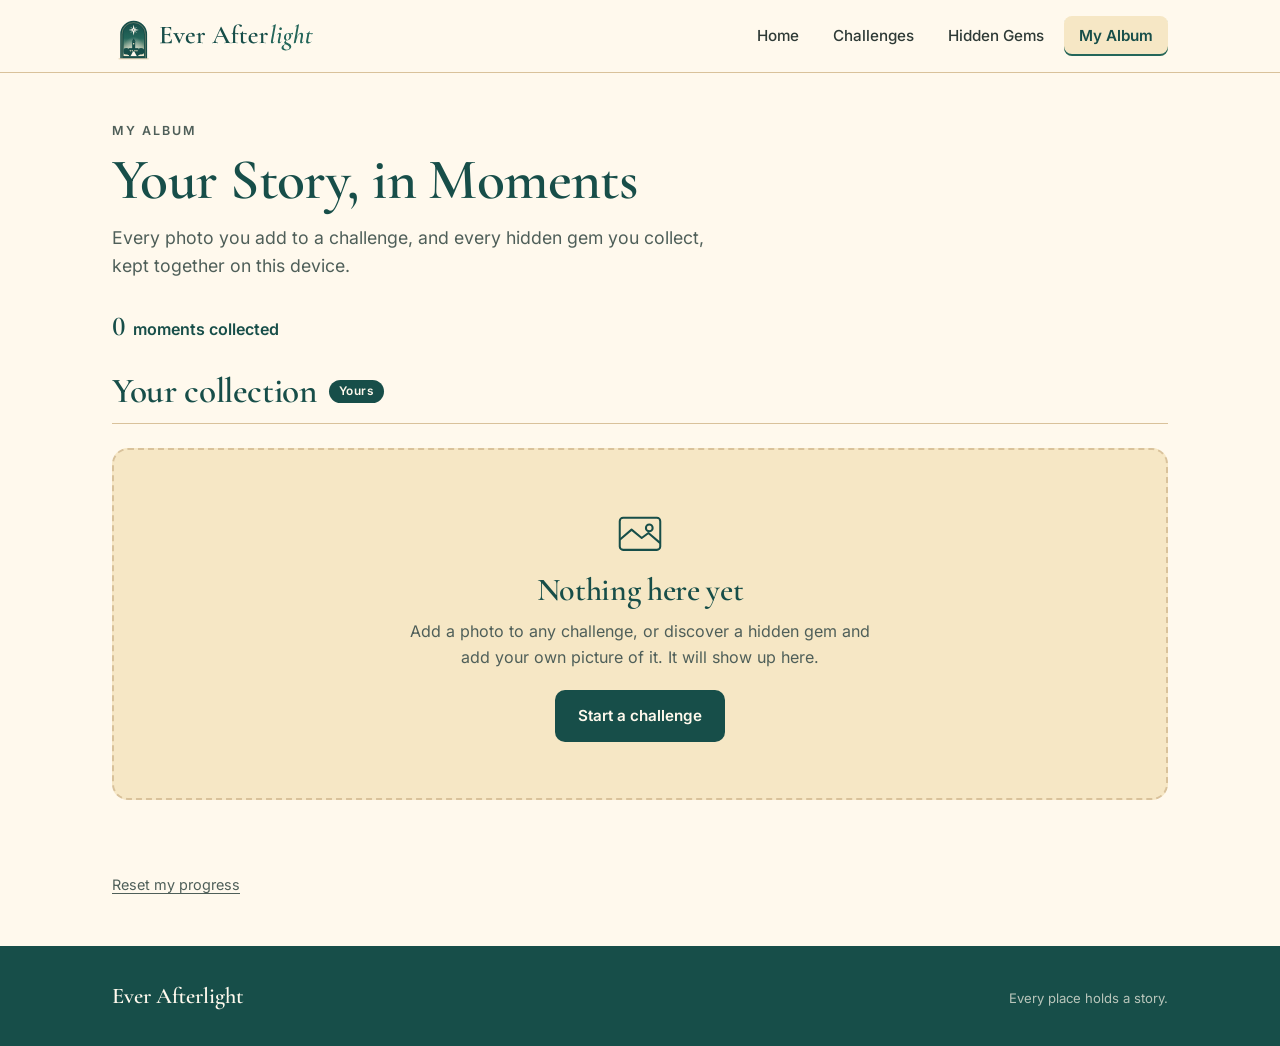
==== album.html @ d5c6e808 "initial commit" ====
<!DOCTYPE html>
<html lang="en">
<head>
  <meta charset="utf-8">
  <meta name="viewport" content="width=device-width, initial-scale=1">
  <title>My Album — Ever Afterlight</title>
  <meta name="description" content="Your personal album of moments collected around campus.">
  <meta name="theme-color" content="#174E49">
  <link rel="icon" type="image/svg+xml" href="assets/logo/favicon.svg">
  <link rel="stylesheet" href="css/styles.css">
</head>
<body>
  <a class="skip-link" href="#main">Skip to content</a>

  <header class="site-header">
    <div class="container header-inner">
      <a class="brand" href="index.html" aria-label="Ever Afterlight, home">
        <img class="logo-full" src="assets/logo/ever-afterlight-horizontal.svg" alt="">
        <img class="logo-icon" src="assets/logo/ever-afterlight-icon.svg" alt="">
      </a>
      <nav class="main-nav" aria-label="Main">
        <ul>
          <li><a href="index.html">Home</a></li>
          <li><a href="challenges.html">Challenges</a></li>
          <li><a href="gems.html">Hidden Gems</a></li>
          <li><a href="album.html" aria-current="page">My Album</a></li>
        </ul>
      </nav>
    </div>
  </header>

  <main id="main">
    <div class="container">
      <div class="page-head">
        <p class="eyebrow">My Album</p>
        <h1>Your Story, in Moments</h1>
        <p class="lead">Every photo you add to a challenge, and every hidden gem you collect, kept together on this device.</p>
        <div class="page-meta">
          <p class="progress-text" id="album-count" aria-live="polite"></p>
        </div>
      </div>

      <!-- Genuinely collected content -->
      <section class="album-section" aria-labelledby="mine-title">
        <div class="album-section-head">
          <h2 id="mine-title">Your collection <span class="chip chip-yours">Yours</span></h2>
        </div>

        <div class="empty" id="empty-state" hidden>
          <svg viewBox="0 0 64 64" fill="none" stroke="currentColor" stroke-width="2.4" stroke-linejoin="round" aria-hidden="true">
            <rect x="8" y="14" width="48" height="38" rx="4"/>
            <path d="M8 40l14-12 12 10 8-6 14 12"/>
            <circle cx="43" cy="26" r="4"/>
          </svg>
          <h3>Nothing here yet</h3>
          <p>Add a photo to any challenge, or discover a hidden gem and add your own picture of it. It will show up here.</p>
          <a class="btn btn-primary" href="challenges.html">Start a challenge</a>
        </div>

        <div class="album-grid" id="mine-grid">
          <!-- rendered by js/album.js -->
        </div>
      </section>
    </div>

    <div class="container reset-row">
      <button type="button" class="link-btn" id="reset-btn">Reset my progress</button>
    </div>
  </main>

  <footer class="site-footer">
    <div class="container footer-inner">
      <p class="footer-brand">Ever Afterlight</p>
      <p class="fine">Every place holds a story.</p>
    </div>
  </footer>

  <script src="data/game-config.js"></script>
  <script src="js/data.js"></script>
  <script src="js/photos.js"></script>
  <script src="js/photo-ui.js"></script>
  <script src="js/store.js"></script>
  <script src="js/progress.js"></script>
  <script src="js/album.js"></script>
</body>
</html>
---- css/styles.css ----
/* =====================================================================
   Ever Afterlight - prototype styles
   1. Fonts   2. Tokens   3. Base   4. Layout & header   5. Buttons & chips
   6. Home    7. Hidden Gems (cards + dialog)   8. Album   9. Footer   10. Responsive
   11. Photo slots   12. Riddles + Revelio   13. FINAL WAVE theme (scoped, see .theme-final)
   ===================================================================== */

/* ---------- 1. Fonts (bundled locally, work offline) ---------- */
@font-face { font-family: 'Cormorant Garamond'; font-weight: 500; font-style: normal; font-display: swap; src: url('../assets/fonts/cormorant-garamond-500-normal.woff2') format('woff2'); }
@font-face { font-family: 'Cormorant Garamond'; font-weight: 600; font-style: normal; font-display: swap; src: url('../assets/fonts/cormorant-garamond-600-normal.woff2') format('woff2'); }
@font-face { font-family: 'Cormorant Garamond'; font-weight: 600; font-style: italic; font-display: swap; src: url('../assets/fonts/cormorant-garamond-600-italic.woff2') format('woff2'); }
@font-face { font-family: 'Cormorant Garamond'; font-weight: 700; font-style: normal; font-display: swap; src: url('../assets/fonts/cormorant-garamond-700-normal.woff2') format('woff2'); }
@font-face { font-family: 'Inter'; font-weight: 400; font-style: normal; font-display: swap; src: url('../assets/fonts/inter-400-normal.woff2') format('woff2'); }
@font-face { font-family: 'Inter'; font-weight: 500; font-style: normal; font-display: swap; src: url('../assets/fonts/inter-500-normal.woff2') format('woff2'); }
@font-face { font-family: 'Inter'; font-weight: 600; font-style: normal; font-display: swap; src: url('../assets/fonts/inter-600-normal.woff2') format('woff2'); }

/* ---------- 2. Design tokens ---------- */
:root {
  /* brand palette (from the colour map) */
  --deep-teal: #174E49;
  --green-teal: #24665A;
  --warm-cream: #F6E7C5;
  --soft-ivory: #FFF9ED;
  --warm-sand: #D9C29B;
  --charcoal: #2E3A36;

  /* derived, used sparingly */
  --text-soft: #4F5F59;     /* secondary text on ivory (6:1 contrast) */
  --sand-dark: #8A7345;     /* sand tone dark enough for small text on ivory */
  --error: #9A4A2F;         /* only used for error feedback */

  /* Final Wave accents (from the Final Wave colour map). Only used inside .theme-final
     and a few decorative bits; the original theme never reads them. */
  --fw-gold: #C99B55;       /* Antique Gold */
  --fw-amber: #E7B78A;      /* Blush Amber */
  --fw-sage: #76958A;       /* Muted Sage */
  --fw-lilac: #D9D0E5;      /* Moonlit Lilac */

  --font-serif: 'Cormorant Garamond', 'Playfair Display', Georgia, 'Times New Roman', serif;
  --font-sans: 'Inter', system-ui, -apple-system, 'Segoe UI', Roboto, sans-serif;

  /* spacing scale (8px base) */
  --s-1: 0.25rem; --s-2: 0.5rem; --s-3: 0.75rem; --s-4: 1rem;
  --s-5: 1.5rem; --s-6: 2rem; --s-7: 3rem; --s-8: 4.5rem;

  --radius: 10px;
  --radius-lg: 16px;
  --shadow-soft: 0 10px 28px rgba(23, 78, 73, 0.12);
  --max-width: 1120px;
}

/* ---------- 3. Base ---------- */
*, *::before, *::after { box-sizing: border-box; }
html { -webkit-text-size-adjust: 100%; scroll-behavior: smooth; }
body {
  margin: 0;
  background: var(--soft-ivory);
  color: var(--charcoal);
  font-family: var(--font-sans);
  font-size: 1rem;
  line-height: 1.6;
}
body.no-scroll { overflow: hidden; }
img { display: block; max-width: 100%; }
figure { margin: 0; }
h1, h2, h3 { font-family: var(--font-serif); font-weight: 600; line-height: 1.1; margin: 0; color: var(--deep-teal); letter-spacing: -0.01em; }
p { margin: 0; }
ul, ol { margin: 0; padding: 0; list-style: none; }
a { color: var(--green-teal); }
:focus-visible { outline: 3px solid var(--green-teal); outline-offset: 3px; border-radius: 4px; }
.visually-hidden { position: absolute !important; width: 1px; height: 1px; overflow: hidden; clip: rect(0 0 0 0); white-space: nowrap; }
.skip-link { position: absolute; left: var(--s-4); top: -4rem; background: var(--deep-teal); color: var(--soft-ivory); padding: var(--s-2) var(--s-4); border-radius: var(--radius); z-index: 100; }
.skip-link:focus { top: var(--s-3); }
[hidden] { display: none !important; }

.eyebrow { font-size: 0.78rem; font-weight: 600; letter-spacing: 0.16em; text-transform: uppercase; color: var(--text-soft); }

/* ---------- 4. Layout & header ---------- */
.container { width: 100%; max-width: var(--max-width); margin-inline: auto; padding-inline: clamp(1rem, 4vw, 2rem); }

.site-header { position: sticky; top: 0; z-index: 20; background: rgba(255, 249, 237, 0.96); border-bottom: 1px solid var(--warm-sand); backdrop-filter: blur(6px); }
.header-inner { display: flex; align-items: center; justify-content: space-between; gap: var(--s-4); min-height: 72px; }
.brand { display: inline-flex; align-items: center; text-decoration: none; }
.brand .logo-full { height: 52px; width: auto; }
.brand .logo-icon { display: none; height: 42px; width: auto; }
.main-nav ul { display: flex; gap: var(--s-1); }
.main-nav a { display: block; padding: 0.5rem 0.95rem; border-radius: 8px; color: var(--charcoal); text-decoration: none; font-size: 0.95rem; font-weight: 500; transition: background 0.2s, color 0.2s; }
.main-nav a:hover { background: var(--warm-cream); color: var(--deep-teal); }
.main-nav a[aria-current='page'] { background: var(--warm-cream); color: var(--deep-teal); font-weight: 600; box-shadow: inset 0 -2px 0 var(--green-teal); }

.page-head { padding-block: var(--s-7) var(--s-5); }
.page-head h1 { font-size: clamp(2.4rem, 5.5vw, 3.6rem); margin-top: var(--s-2); }
.page-head .lead { margin-top: var(--s-3); max-width: 38rem; font-size: 1.1rem; color: var(--text-soft); }
.page-meta { display: flex; flex-wrap: wrap; align-items: center; gap: var(--s-3) var(--s-5); margin-top: var(--s-5); }
.progress-text { font-weight: 600; color: var(--deep-teal); }
.progress-text span { font-family: var(--font-serif); font-size: 1.7rem; margin-right: 0.2rem; font-variant-numeric: lining-nums; }

.note { display: flex; gap: var(--s-3); align-items: flex-start; background: var(--warm-cream); border-left: 4px solid var(--warm-sand); border-radius: 0 var(--radius) var(--radius) 0; padding: var(--s-3) var(--s-4); font-size: 0.9rem; color: var(--charcoal); max-width: 46rem; }
.note strong { color: var(--deep-teal); }

/* ---------- 5. Buttons & chips ---------- */
.btn { display: inline-flex; align-items: center; justify-content: center; gap: var(--s-2); font: inherit; font-weight: 600; font-size: 0.95rem; padding: 0.8rem 1.4rem; border-radius: var(--radius); border: 1.5px solid transparent; cursor: pointer; text-decoration: none; transition: background 0.2s, color 0.2s, border-color 0.2s, transform 0.2s; }
.btn:active { transform: translateY(1px); }
.btn-primary { background: var(--deep-teal); color: var(--soft-ivory); }
.btn-primary:hover { background: var(--green-teal); }
.btn-primary[disabled] { background: var(--green-teal); opacity: 0.75; cursor: default; }
.btn-light { background: var(--warm-cream); color: var(--deep-teal); }
.btn-light:hover { background: var(--soft-ivory); }
.btn-ghost { background: transparent; color: var(--deep-teal); border-color: var(--green-teal); }
.btn-ghost:hover { background: var(--warm-cream); }
.btn-ghost[disabled] { opacity: 0.5; cursor: default; }
.btn-ghost[disabled]:hover { background: transparent; }
.btn-lg { padding: 1rem 1.9rem; font-size: 1.05rem; }
.link-btn { background: none; border: 0; padding: 0; font: inherit; font-size: 0.9rem; color: var(--text-soft); text-decoration: underline; text-underline-offset: 3px; cursor: pointer; }
.link-btn:hover { color: var(--deep-teal); }

.chip { display: inline-flex; align-items: center; gap: 0.3rem; font-family: var(--font-sans); font-size: 0.74rem; font-weight: 600; letter-spacing: 0.03em; padding: 0.22rem 0.65rem; border-radius: 999px; line-height: 1.4; }
.chip-new { background: var(--soft-ivory); color: var(--charcoal); border: 1px solid var(--warm-sand); }
.chip-found { background: var(--green-teal); color: var(--soft-ivory); }
.chip-collected { background: var(--deep-teal); color: var(--soft-ivory); }
.chip-sample { background: var(--warm-cream); color: var(--deep-teal); border: 1px dashed var(--sand-dark); }
.chip-yours { background: var(--deep-teal); color: var(--soft-ivory); }

/* ---------- 6. Home ---------- */
.hero { color: var(--soft-ivory); background: radial-gradient(70% 90% at 82% 40%, rgba(36, 102, 90, 0.95), rgba(23, 78, 73, 0) 70%), var(--deep-teal); padding-block: clamp(2.5rem, 7vw, 5.5rem); overflow: hidden; }
.hero-grid { display: grid; grid-template-columns: 1.1fr 0.9fr; gap: clamp(2rem, 6vw, 5rem); align-items: center; }
.hero .eyebrow { color: var(--warm-sand); }
.hero h1 { color: var(--soft-ivory); font-size: clamp(2.8rem, 6.4vw, 4.8rem); line-height: 1.02; margin-top: var(--s-4); }
.hero h1 em { color: var(--warm-cream); font-style: italic; }
.hero .lead { margin-top: var(--s-5); max-width: 33rem; font-size: 1.15rem; line-height: 1.65; color: rgba(255, 249, 237, 0.88); }
.hero-actions { display: flex; flex-wrap: wrap; align-items: center; gap: var(--s-4) var(--s-5); margin-top: var(--s-6); }
.hero-actions .text-link { color: var(--warm-cream); font-weight: 500; text-underline-offset: 4px; }
.hero-art { justify-self: end; width: min(100%, 410px); }
.arch-frame { padding: 10px; border: 2px solid var(--warm-sand); border-radius: 999px 999px 12px 12px; }
.arch-frame img { width: 100%; aspect-ratio: 4 / 5; object-fit: cover; border-radius: 999px 999px 6px 6px; background: var(--green-teal); }
.art-caption { margin-top: var(--s-3); font-size: 0.78rem; color: rgba(255, 249, 237, 0.7); text-align: center; }

.section { padding-block: var(--s-8); }
.section-head { max-width: 36rem; margin-bottom: var(--s-6); }
.section-head h2 { font-size: clamp(2rem, 4.5vw, 2.9rem); margin-top: var(--s-2); }
.section-head p { margin-top: var(--s-3); color: var(--text-soft); }

.glimpse-grid { display: grid; grid-template-columns: 1.1fr 1fr; gap: var(--s-6); align-items: stretch; }
.teaser { background: var(--warm-cream); border: 1px solid var(--warm-sand); border-radius: var(--radius-lg); padding: clamp(1.4rem, 3vw, 2.2rem); display: flex; flex-direction: column; gap: var(--s-4); }
.teaser .quote { font-family: var(--font-serif); font-style: italic; font-weight: 600; font-size: clamp(1.4rem, 2.8vw, 1.9rem); line-height: 1.3; color: var(--deep-teal); }
.teaser .hint-line { min-height: 1.6em; color: var(--charcoal); font-size: 0.95rem; }
.teaser .teaser-actions { display: flex; flex-wrap: wrap; gap: var(--s-3); margin-top: auto; }
.mini-grid { display: grid; grid-template-columns: repeat(3, 1fr); gap: var(--s-3); align-content: start; }
.mini-card { text-decoration: none; color: inherit; display: block; }
.mini-card img { aspect-ratio: 3 / 4; object-fit: cover; width: 100%; border-radius: var(--radius); border: 1px solid var(--warm-sand); transition: transform 0.25s; }
.mini-card:hover img { transform: translateY(-3px); }
.mini-card span { display: block; margin-top: var(--s-2); font-family: var(--font-serif); font-weight: 600; font-size: 1.15rem; line-height: 1.15; color: var(--deep-teal); }
.mini-note { grid-column: 1 / -1; font-size: 0.82rem; color: var(--text-soft); }

.steps { display: grid; grid-template-columns: repeat(4, 1fr); gap: var(--s-5); margin-top: var(--s-7); padding-top: var(--s-5); border-top: 1px solid var(--warm-sand); counter-reset: step; }
.steps li { counter-increment: step; }
.steps li::before { content: '0' counter(step); display: block; font-family: var(--font-serif); font-weight: 600; font-size: 1.1rem; color: var(--sand-dark); margin-bottom: var(--s-1); font-variant-numeric: lining-nums; }
.steps strong { display: block; font-family: var(--font-serif); font-size: 1.6rem; font-weight: 600; color: var(--deep-teal); line-height: 1.1; }
.steps span { display: block; margin-top: var(--s-1); font-size: 0.9rem; color: var(--text-soft); }

/* ---------- 7. Hidden Gems ---------- */
.gem-grid { display: grid; grid-template-columns: repeat(auto-fill, minmax(290px, 1fr)); gap: var(--s-5); padding-bottom: var(--s-8); }
.gem-card { position: relative; display: flex; flex-direction: column; background: var(--soft-ivory); border: 1px solid var(--warm-sand); border-radius: 14px; overflow: hidden; transition: transform 0.25s, box-shadow 0.25s; }
.gem-card:hover { transform: translateY(-3px); box-shadow: var(--shadow-soft); }
.gem-card:focus-within { outline: 3px solid var(--green-teal); outline-offset: 3px; }
.gem-media { position: relative; }
.gem-media img { width: 100%; aspect-ratio: 4 / 3; object-fit: cover; background: var(--green-teal); }
.gem-media .chip-status { position: absolute; top: var(--s-3); left: var(--s-3); box-shadow: 0 2px 8px rgba(23, 78, 73, 0.2); }
.gem-media .chip-sample { position: absolute; right: var(--s-3); bottom: var(--s-3); }
.gem-body { display: flex; flex-direction: column; gap: var(--s-2); padding: var(--s-4) var(--s-4) var(--s-5); flex: 1; }
.gem-body h3 { font-size: 1.7rem; }
.gem-open { all: unset; cursor: pointer; }
.gem-open::after { content: ''; position: absolute; inset: 0; }   /* makes the whole card clickable */
.gem-open:focus-visible { outline: none; }
.gem-body p { color: var(--text-soft); font-size: 0.95rem; }
.gem-cta { margin-top: auto; padding-top: var(--s-3); font-weight: 600; font-size: 0.9rem; color: var(--green-teal); }

/* dialog (challenge view) */
dialog.gem-dialog { width: min(920px, calc(100% - 1.5rem)); max-height: calc(100dvh - 1.5rem); padding: 0; border: 1px solid var(--warm-sand); border-radius: 18px; background: var(--soft-ivory); color: var(--charcoal); overflow: auto; box-shadow: 0 24px 60px rgba(15, 58, 53, 0.35); }
dialog.gem-dialog::backdrop { background: rgba(23, 78, 73, 0.62); }
.dlg-close { position: absolute; top: var(--s-3); right: var(--s-3); z-index: 2; width: 42px; height: 42px; border-radius: 50%; border: 1px solid var(--warm-sand); background: var(--soft-ivory); color: var(--deep-teal); font-size: 1.4rem; line-height: 1; cursor: pointer; }
.dlg-close:hover { background: var(--warm-cream); }
.dlg-grid { display: grid; grid-template-columns: 0.85fr 1.15fr; }
.dlg-media { position: relative; background: var(--green-teal); min-height: 100%; }
.dlg-media img { width: 100%; height: 100%; object-fit: cover; aspect-ratio: 4 / 5; }
.dlg-media .chip-sample { position: absolute; left: var(--s-3); bottom: var(--s-3); }
.dlg-body { padding: clamp(1.4rem, 3.4vw, 2.4rem); display: flex; flex-direction: column; gap: var(--s-4); }
.dlg-top { display: flex; flex-wrap: wrap; align-items: center; gap: var(--s-3); padding-right: 3rem; }
.dlg-body h2 { font-size: clamp(2rem, 4.2vw, 2.7rem); }
.label { font-size: 0.76rem; font-weight: 600; letter-spacing: 0.15em; text-transform: uppercase; color: var(--text-soft); }
.riddle { font-family: var(--font-serif); font-style: italic; font-weight: 600; font-size: clamp(1.4rem, 2.8vw, 1.8rem); line-height: 1.3; color: var(--deep-teal); margin-top: var(--s-1); }
.field { display: flex; flex-direction: column; gap: var(--s-2); margin-top: var(--s-4); border: 0; padding: 0; min-width: 0; }
.field label, .field legend { font-size: 0.85rem; font-weight: 600; color: var(--charcoal); padding: 0; }
.field input[type='text'] { font: inherit; padding: 0.8rem 1rem; border: 1.5px solid var(--warm-sand); border-radius: var(--radius); background: #fffdf8; color: var(--charcoal); }
.field input[type='text']:focus { outline: 3px solid rgba(36, 102, 90, 0.3); border-color: var(--green-teal); }
.option { display: flex; align-items: center; gap: var(--s-3); padding: 0.75rem 1rem; border: 1.5px solid var(--warm-sand); border-radius: var(--radius); cursor: pointer; background: #fffdf8; transition: background 0.2s, border-color 0.2s; }
.option:hover { background: var(--warm-cream); }
.option input { accent-color: var(--green-teal); width: 1.1rem; height: 1.1rem; margin: 0; }
.option:has(input:checked) { border-color: var(--green-teal); background: var(--warm-cream); font-weight: 600; }
.option:has(input:focus-visible) { outline: 3px solid var(--green-teal); outline-offset: 2px; }
.form-actions { display: flex; flex-wrap: wrap; gap: var(--s-3); margin-top: var(--s-4); }
.hint-list { display: grid; gap: var(--s-2); margin-top: var(--s-3); }
.hint-list li { background: var(--warm-cream); border-left: 4px solid var(--warm-sand); padding: var(--s-2) var(--s-3); border-radius: 0 var(--radius) var(--radius) 0; font-size: 0.92rem; }
.feedback { min-height: 1.5em; margin-top: var(--s-3); font-size: 0.95rem; font-weight: 500; }
.feedback.error { color: var(--error); }
.skip-row { margin-top: var(--s-2); }
.success-banner { background: var(--deep-teal); color: var(--soft-ivory); border-radius: var(--radius); padding: var(--s-3) var(--s-4); font-weight: 600; }
.success-banner:focus { outline: 3px solid var(--green-teal); outline-offset: 3px; }
.story { font-size: 1.02rem; line-height: 1.7; }
.photo-card { background: var(--warm-cream); border: 1px solid var(--warm-sand); border-radius: var(--radius-lg); padding: var(--s-4) var(--s-5) var(--s-5); display: grid; gap: var(--s-3); }
.photo-card p.task { font-family: var(--font-serif); font-weight: 600; font-size: 1.45rem; line-height: 1.25; color: var(--deep-teal); }
.photo-card .small { font-size: 0.82rem; color: var(--text-soft); }

/* ---------- 7b. Locked gems & Challenges ---------- */
.chip-locked { background: var(--charcoal); color: var(--soft-ivory); }
.chip svg { flex: none; }
.unlock-line, .next-unlock { font-size: 0.92rem; color: var(--text-soft); }
.unlock-line a { font-weight: 600; }

/* a gem that is still locked: blurred picture, hidden name */
.gem-card.is-locked { background: var(--warm-cream); border-style: dashed; border-color: var(--sand-dark); }
.gem-card.is-locked:hover { transform: none; box-shadow: none; }
.gem-card.is-locked .gem-media { overflow: hidden; background: var(--deep-teal); }
.gem-card.is-locked .gem-media img { filter: blur(10px) saturate(0.55) brightness(0.85); transform: scale(1.12); }
.gem-card.is-locked .gem-media::after {
  content: ''; position: absolute; inset: 0; margin: auto; width: 58px; height: 58px; border-radius: 50%;
  background: rgba(23, 78, 73, 0.82) url("data:image/svg+xml,%3Csvg xmlns='http://www.w3.org/2000/svg' viewBox='0 0 24 24' fill='none' stroke='%23FFF9ED' stroke-width='2' stroke-linecap='round' stroke-linejoin='round'%3E%3Crect x='5' y='11' width='14' height='10' rx='2'/%3E%3Cpath d='M8 11V8a4 4 0 0 1 8 0v3'/%3E%3C/svg%3E") center / 28px no-repeat;
}
.gem-card.is-locked h3 { color: var(--text-soft); }
.gem-card.is-locked .gem-open { display: inline-block; margin-top: auto; padding-top: var(--s-3); color: var(--green-teal); font-weight: 600; font-size: 0.9rem; }
.mini-card.is-locked img { filter: blur(6px) saturate(0.55) brightness(0.9); clip-path: inset(0 round var(--radius)); }
.mini-card.is-locked span { color: var(--text-soft); }
.mini-card span small { display: block; margin-top: 2px; font-family: var(--font-sans); font-size: 0.74rem; font-weight: 500; line-height: 1.3; color: var(--text-soft); }

/* unlock track + banner */
.h-small { font-size: 1.6rem; margin-bottom: var(--s-4); }
.track-section { margin-bottom: var(--s-6); }
.unlock-track { display: grid; grid-template-columns: repeat(auto-fill, minmax(220px, 1fr)); gap: var(--s-3); }
.track-item { display: flex; align-items: center; gap: var(--s-3); padding: 0.75rem 1rem; border: 1px solid var(--warm-sand); border-radius: var(--radius); background: var(--soft-ivory); }
.track-item.is-locked { border-style: dashed; border-color: var(--sand-dark); background: var(--warm-cream); }
.track-state { flex: none; display: grid; place-items: center; width: 32px; height: 32px; border-radius: 50%; background: var(--warm-sand); color: var(--deep-teal); font-weight: 700; font-size: 0.9rem; }
.track-item.is-open .track-state { background: var(--green-teal); color: var(--soft-ivory); }
.track-text { display: flex; flex-direction: column; min-width: 0; }
.track-name { font-family: var(--font-serif); font-weight: 600; font-size: 1.2rem; line-height: 1.15; color: var(--deep-teal); }
.track-item.is-locked .track-name { color: var(--text-soft); }
.track-need { font-size: 0.78rem; color: var(--text-soft); }
.unlock-banner { background: var(--deep-teal); color: var(--soft-ivory); border-radius: var(--radius); padding: var(--s-3) var(--s-4); margin-bottom: var(--s-5); }
.unlock-banner a { color: var(--warm-cream); font-weight: 600; margin-left: 0.25rem; }

/* challenge cards */
.challenge-list { display: grid; gap: var(--s-5); padding-bottom: var(--s-8); }
.challenge-card { background: var(--soft-ivory); border: 1px solid var(--warm-sand); border-radius: 14px; overflow: hidden; transition: box-shadow 0.25s, border-color 0.25s; }
.challenge-card:hover { box-shadow: var(--shadow-soft); }
.challenge-card.is-done { border-color: var(--green-teal); }
.challenge-card summary { display: grid; grid-template-columns: minmax(150px, 240px) 1fr; cursor: pointer; list-style: none; }
.challenge-card summary::-webkit-details-marker { display: none; }
.challenge-card summary:focus-visible { outline: 3px solid var(--green-teal); outline-offset: -3px; border-radius: 14px; }
.ch-cover { width: 100%; height: 100%; min-height: 150px; object-fit: cover; background: var(--green-teal); }
.ch-main { position: relative; display: flex; flex-direction: column; gap: var(--s-2); padding: var(--s-4) var(--s-7) var(--s-4) var(--s-5); }
.ch-head { display: flex; flex-wrap: wrap; align-items: center; gap: var(--s-3); }
.ch-title { font-family: var(--font-serif); font-weight: 600; font-size: clamp(1.6rem, 3vw, 2rem); line-height: 1.1; color: var(--deep-teal); }
.ch-desc { color: var(--text-soft); font-size: 0.95rem; }
.ch-progress { display: flex; align-items: center; gap: var(--s-3); margin-top: var(--s-1); }
.progress { display: block; flex: 1; max-width: 320px; height: 8px; border-radius: 999px; overflow: hidden; background: var(--warm-cream); box-shadow: inset 0 0 0 1px var(--warm-sand); }
.progress-fill { display: block; width: 0; height: 100%; border-radius: inherit; background: var(--green-teal); transition: width 0.3s; }
.challenge-card.is-done .progress-fill { background: var(--deep-teal); }
.ch-count { font-size: 0.85rem; font-weight: 600; color: var(--deep-teal); white-space: nowrap; }
.ch-toggle { position: absolute; right: var(--s-5); top: 50%; width: 10px; height: 10px; border-right: 2px solid var(--green-teal); border-bottom: 2px solid var(--green-teal); transform: translateY(-70%) rotate(45deg); transition: transform 0.2s; }
.challenge-card details[open] .ch-toggle { transform: translateY(-30%) rotate(225deg); }
.ch-body { display: grid; gap: var(--s-4); padding: var(--s-5); border-top: 1px solid var(--warm-sand); background: #fffdf8; }
.ch-instructions { max-width: 44rem; }
.check-list { display: grid; grid-template-columns: repeat(auto-fill, minmax(240px, 1fr)); gap: var(--s-2) var(--s-3); }
.check { display: flex; align-items: center; gap: var(--s-3); padding: 0.65rem 0.9rem; border: 1.5px solid var(--warm-sand); border-radius: var(--radius); background: var(--soft-ivory); font-size: 0.95rem; cursor: pointer; transition: background 0.2s, border-color 0.2s; }
.check:hover { background: var(--warm-cream); }
.check input { flex: none; width: 1.1rem; height: 1.1rem; margin: 0; accent-color: var(--green-teal); }
.check:has(input:checked) { border-color: var(--green-teal); background: var(--warm-cream); font-weight: 600; color: var(--deep-teal); }
.check:has(input:focus-visible) { outline: 3px solid var(--green-teal); outline-offset: 2px; }

/* ---------- 8. Personal Album ---------- */
.album-section { padding-bottom: var(--s-7); }
.album-section-head { display: flex; flex-wrap: wrap; align-items: center; justify-content: space-between; gap: var(--s-3); margin-bottom: var(--s-5); padding-bottom: var(--s-3); border-bottom: 1px solid var(--warm-sand); }
.album-section-head h2 { font-size: clamp(1.7rem, 3.4vw, 2.2rem); display: flex; flex-wrap: wrap; align-items: center; gap: var(--s-3); }
.album-grid { display: grid; grid-template-columns: repeat(auto-fill, minmax(240px, 1fr)); gap: var(--s-6) var(--s-5); align-items: start; }
.polaroid { background: var(--soft-ivory); border: 1px solid var(--warm-sand); border-radius: 6px; padding: 10px 10px var(--s-4); box-shadow: 0 6px 18px rgba(23, 78, 73, 0.1); position: relative; }
.polaroid img { width: 100%; object-fit: cover; border-radius: 3px; background: var(--green-teal); aspect-ratio: 1 / 1; }
.album-grid .polaroid:nth-child(3n + 1) img { aspect-ratio: 4 / 5; }
.album-grid .polaroid:nth-child(3n + 2) img { aspect-ratio: 1 / 1; }
.album-grid .polaroid:nth-child(3n) img { aspect-ratio: 4 / 3; }
.polaroid figcaption { padding: var(--s-3) var(--s-2) 0; }
.polaroid .place { font-family: var(--font-serif); font-weight: 600; font-size: 1.4rem; line-height: 1.15; color: var(--deep-teal); }
.polaroid .meta { margin-top: var(--s-1); font-size: 0.82rem; color: var(--text-soft); }
.polaroid .chip { position: absolute; top: 18px; left: 18px; z-index: 1; box-shadow: 0 2px 8px rgba(23, 78, 73, 0.2); }
.empty { text-align: center; border: 2px dashed var(--warm-sand); border-radius: var(--radius-lg); background: var(--warm-cream); padding: clamp(2rem, 6vw, 3.5rem) var(--s-5); display: grid; justify-items: center; gap: var(--s-3); }
.empty svg { width: 54px; height: 54px; color: var(--deep-teal); }
.empty h3 { font-size: 2rem; }
.empty p { max-width: 30rem; color: var(--text-soft); }
.empty .btn { margin-top: var(--s-2); }
.reset-row { padding-block: var(--s-5) var(--s-7); }

/* ---------- 9. Footer ---------- */
.site-footer { background: var(--deep-teal); color: rgba(255, 249, 237, 0.85); padding-block: var(--s-6); font-size: 0.9rem; }
.footer-inner { display: flex; flex-wrap: wrap; justify-content: space-between; gap: var(--s-3) var(--s-5); align-items: baseline; }
.footer-brand { font-family: var(--font-serif); font-size: 1.4rem; font-weight: 600; color: var(--soft-ivory); }
.footer-brand em { color: var(--warm-cream); }
.site-footer p.fine { color: rgba(255, 249, 237, 0.7); font-size: 0.82rem; }

/* ---------- 10. Responsive ---------- */
@media (max-width: 860px) {
  .hero-grid { grid-template-columns: 1fr; }
  .hero-art { justify-self: center; width: min(100%, 340px); }
  .glimpse-grid { grid-template-columns: 1fr; }
  .steps { grid-template-columns: repeat(2, 1fr); }
  .dlg-grid { grid-template-columns: 1fr; }
  .dlg-media img { aspect-ratio: 16 / 9; }
  .challenge-card summary { grid-template-columns: 1fr; }
  .ch-cover { height: auto; min-height: 0; aspect-ratio: 16 / 7; }
}
@media (max-width: 520px) {
  .brand .logo-full { display: none; }
  .brand .logo-icon { display: block; }
  .header-inner { min-height: 64px; }
  .header-inner { gap: var(--s-2); }
  .main-nav ul { gap: 0; }
  .main-nav a { padding: 0.5rem 0.36rem; font-size: 0.8rem; white-space: nowrap; }
  .brand .logo-icon { height: 38px; }
  .track-item { padding: 0.55rem 0.8rem; }
  .track-state { width: 28px; height: 28px; }
  .ch-main { padding: var(--s-4) var(--s-7) var(--s-4) var(--s-4); }
  .ch-body { padding: var(--s-4); }
  .check-list { grid-template-columns: 1fr; }
  .section { padding-block: var(--s-7); }
  .page-head { padding-block: var(--s-6) var(--s-4); }
  .mini-grid { gap: var(--s-2); }
  .mini-card span { font-size: 1rem; }
  .hero-actions .btn { width: 100%; }
}
@media (prefers-reduced-motion: reduce) {
  html { scroll-behavior: auto; }
  *, *::before, *::after { transition: none !important; }
}


/* ---------- 11. Photo slots (challenges + hidden gems) ---------- */
.small { font-size: 0.82rem; color: var(--text-soft); }
code { font-size: 0.9em; background: var(--soft-ivory); padding: 0.1em 0.35em; border-radius: 4px; }
.btn-sm { padding: 0.45rem 0.95rem; font-size: 0.85rem; }

.ch-goal { display: flex; flex-wrap: wrap; align-items: baseline; gap: var(--s-2) var(--s-3); max-width: 44rem; padding: 0.65rem 0.95rem; background: var(--warm-cream); border-left: 4px solid var(--warm-sand); border-radius: 0 var(--radius) var(--radius) 0; font-weight: 500; }
.ch-photos { display: grid; gap: var(--s-3); }
.photo-help { font-size: 0.9rem; color: var(--text-soft); max-width: 44rem; }
.photo-grid { display: grid; grid-template-columns: repeat(auto-fill, minmax(270px, 1fr)); gap: var(--s-3); }
.photo-grid.single { grid-template-columns: 1fr; }
.photo-slot { display: grid; grid-template-columns: 88px 1fr; gap: var(--s-3); align-items: center; padding: 0.6rem; border: 1.5px solid var(--warm-sand); border-radius: var(--radius); background: var(--soft-ivory); transition: background 0.2s, border-color 0.2s, opacity 0.2s; }
.photo-slot.has-photo { border-color: var(--green-teal); background: var(--warm-cream); }
.photo-slot.is-busy { opacity: 0.55; pointer-events: none; }
.slot-thumb { display: grid; place-items: center; width: 88px; height: 88px; border-radius: 8px; overflow: hidden; background: var(--warm-cream); color: var(--sand-dark); border: 1.5px dashed var(--warm-sand); }
a.slot-thumb { border: 0; }
a.slot-thumb:focus-visible { outline-offset: 2px; }
.slot-thumb img { width: 100%; height: 100%; object-fit: cover; }
.slot-body { min-width: 0; }
.slot-label { font-size: 0.92rem; font-weight: 600; color: var(--deep-teal); }
.slot-check { color: var(--green-teal); }
.slot-caption { font: inherit; font-size: 0.85rem; width: 100%; margin-top: var(--s-1); padding: 0.4rem 0.6rem; border: 1.5px solid var(--warm-sand); border-radius: 8px; background: #fffdf8; color: var(--charcoal); }
.slot-caption:focus { outline: 3px solid rgba(36, 102, 90, 0.3); border-color: var(--green-teal); }
.slot-actions { display: flex; flex-wrap: wrap; align-items: center; gap: var(--s-2) var(--s-3); margin-top: var(--s-2); }
.slot-pick { cursor: pointer; }
.slot-pick:focus-within { outline: 3px solid var(--green-teal); outline-offset: 2px; }
.slot-error { margin-top: var(--s-1); font-size: 0.82rem; color: var(--error); }
.slot-error:empty { display: none; }
.photo-slot.is-wide { grid-template-columns: 1fr; max-width: 440px; }
.photo-slot.is-wide .slot-thumb { width: 100%; height: auto; aspect-ratio: 4 / 3; }

/* ---------- 12. Riddles + Revelio ---------- */
.riddle-tabs { display: flex; flex-wrap: wrap; gap: var(--s-2); margin-top: var(--s-3); }
.riddle-tab { font: inherit; font-size: 0.85rem; font-weight: 600; padding: 0.4rem 0.95rem; border-radius: 999px; border: 1.5px solid var(--warm-sand); background: var(--soft-ivory); color: var(--deep-teal); cursor: pointer; transition: background 0.2s, color 0.2s; }
.riddle-tab:hover { background: var(--warm-cream); }
.riddle-tab[aria-pressed='true'] { background: var(--deep-teal); border-color: var(--deep-teal); color: var(--soft-ivory); }
.riddle-style { margin-top: var(--s-3); font-size: 0.78rem; font-weight: 600; letter-spacing: 0.14em; text-transform: uppercase; color: var(--sand-dark); }
.dlg-body .riddle-style + .riddle { margin-top: var(--s-2); }
.hint-list:empty { display: none; }
.hint-reveal { background: var(--warm-cream); border-left: 4px solid var(--fw-gold); padding: var(--s-3) var(--s-4); border-radius: 0 var(--radius) var(--radius) 0; font-family: var(--font-serif); font-style: italic; font-weight: 600; font-size: 1.2rem; line-height: 1.35; color: var(--deep-teal); }
.hint-tag { font-family: var(--font-sans); font-style: normal; font-size: 0.72rem; letter-spacing: 0.14em; text-transform: uppercase; color: var(--sand-dark); margin-right: 0.4rem; }
.hint-reveal.is-new { background-image: linear-gradient(100deg, transparent 30%, rgba(255, 244, 214, 0.95) 50%, transparent 70%); background-size: 250% 100%; background-repeat: no-repeat; background-color: var(--warm-cream); animation: hint-in 0.6s ease both, hint-shimmer 1.5s ease 0.15s both; }
.revelio-wrap { position: relative; display: inline-flex; }
.btn-revelio { border-color: var(--fw-gold); }
.btn-revelio span[aria-hidden] { color: var(--fw-gold); display: inline-block; animation: twinkle 2.6s ease-in-out infinite; }
.btn-revelio[disabled] { opacity: 0.8; }
.btn-revelio[disabled] span[aria-hidden] { animation: none; }
.sparkle { position: absolute; left: 50%; top: 50%; width: 10px; height: 10px; margin: -5px 0 0 -5px; background: var(--fw-gold); clip-path: polygon(50% 0, 62% 38%, 100% 50%, 62% 62%, 50% 100%, 38% 62%, 0 50%, 38% 38%); pointer-events: none; opacity: 0; animation: sparkle-burst 1s ease-out forwards; }
@keyframes sparkle-burst { 0% { transform: translate(0, 0) scale(0.2) rotate(0); opacity: 1; } 100% { transform: translate(var(--dx), var(--dy)) scale(1.1) rotate(120deg); opacity: 0; } }
@keyframes hint-in { from { opacity: 0; transform: translateY(6px); } to { opacity: 1; transform: none; } }
@keyframes hint-shimmer { from { background-position: 120% 0; } to { background-position: -30% 0; } }
@keyframes twinkle { 0%, 100% { transform: scale(1) rotate(0); opacity: 1; } 50% { transform: scale(1.25) rotate(20deg); opacity: 0.7; } }

/* gem cards: illustration-less art, clamped description, logo panel */
.gem-text { display: -webkit-box; -webkit-line-clamp: 4; -webkit-box-orient: vertical; overflow: hidden; }
.gem-art { display: grid; place-items: center; width: 100%; aspect-ratio: 4 / 3; background: linear-gradient(160deg, #123B3A 0%, #1D514B 50%, #6e6483 130%); color: var(--fw-gold); }
.gem-card.is-locked .gem-art { filter: saturate(0.6) brightness(0.9); }
.mini-card .mini-art { display: grid; place-items: center; margin: 0; aspect-ratio: 3 / 4; border-radius: var(--radius); border: 1px solid #A99BB8; background: linear-gradient(160deg, #123B3A 0%, #1D514B 50%, #6e6483 130%); color: var(--fw-gold); font-family: var(--font-sans); font-size: 2rem; font-weight: 400; }
.mini-card.is-locked .mini-art { color: var(--fw-gold); filter: saturate(0.6) brightness(0.9); }
.dlg-media:has(img.is-logo) { display: flex; align-items: flex-start; padding: var(--s-5); background: radial-gradient(70% 60% at 50% 30%, rgba(29, 81, 75, 0.9), transparent 75%), linear-gradient(160deg, #123B3A 0%, #1D514B 60%, #4d4a66 130%); }
.dlg-media img.is-logo { position: sticky; top: var(--s-5); width: 100%; height: auto; aspect-ratio: 1 / 1; object-fit: cover; border-radius: 12px; box-shadow: 0 8px 24px rgba(0, 0, 0, 0.3); }

/* ---------- 13. FINAL WAVE theme ----------
   Scoped on purpose: nothing outside an element carrying .theme-final changes.
   It remaps the same design tokens the rest of the site already uses, so every
   existing component (cards, chips, buttons, dialog) picks it up automatically.
   Used on: challenges CH11-CH15, the HG03 gem (card, track item, dialog), their album polaroids. */
.theme-final {
  --deep-teal: #123B3A;     /* Midnight Teal: headings, buttons, key elements */
  --green-teal: #1D514B;    /* Twilight Pine: hover, active, highlights */
  --soft-ivory: #F7F2E9;    /* Mist Ivory: cards and surfaces */
  --warm-cream: #ECE6F1;    /* Moonlit Lilac (lightened): soft surfaces, hover */
  --warm-sand: #A99BB8;     /* Dusk Lavender: borders and dividers */
  --sand-dark: #675B78;     /* dark lavender: small text on ivory */
  --charcoal: #263332;      /* Night Ink: body text */
  --text-soft: #46544F;
  --shadow-soft: 0 10px 28px rgba(18, 59, 58, 0.18);
}
.challenge-card.theme-final { background: var(--soft-ivory); }
.challenge-card.theme-final.is-done { border-color: var(--fw-gold); }
.theme-final .ch-body { background: #FBF8F2; }
.theme-final .ch-goal { border-left-color: var(--fw-gold); }
.theme-final .progress { background: var(--warm-cream); box-shadow: inset 0 0 0 1px var(--warm-sand); }
.theme-final .progress-fill { background: linear-gradient(90deg, var(--fw-gold), var(--fw-amber) 60%, var(--fw-lilac)); }
.theme-final.is-done .progress-fill { background: var(--fw-gold); }
.theme-final .chip-found { background: var(--green-teal); color: var(--soft-ivory); }
.theme-final .chip-collected { background: var(--deep-teal); color: var(--fw-amber); box-shadow: inset 0 0 0 1px var(--fw-gold); }
.theme-final .photo-slot.has-photo { border-color: var(--fw-sage); }
.theme-final .slot-check { color: var(--fw-gold); }
.theme-final .slot-caption { background: #fffdf9; }
.theme-final .hint-reveal { border-left-color: var(--fw-gold); }

/* the cover that replaces the illustration on the final five cards */
.final-cover { position: relative; display: grid; place-items: center; min-height: 150px; color: var(--fw-gold); background: radial-gradient(60% 70% at 50% 45%, rgba(231, 183, 138, 0.28), transparent 70%), linear-gradient(160deg, #123B3A 0%, #1D514B 55%, #A99BB8 140%); }
.final-cover svg { filter: drop-shadow(0 0 14px rgba(201, 155, 85, 0.45)); }
.final-cover-id { position: absolute; left: var(--s-3); bottom: var(--s-2); font-size: 0.72rem; font-weight: 600; letter-spacing: 0.18em; color: var(--fw-lilac); }

/* "The final wave" banner between challenge 10 and 11 */
.wave-divider { display: grid; grid-template-columns: minmax(180px, 330px) 1fr; align-items: center; gap: var(--s-5); padding: var(--s-5); border-radius: 14px; color: #F7F2E9; background: radial-gradient(70% 120% at 15% 40%, rgba(29, 81, 75, 0.9), transparent 70%), linear-gradient(135deg, #123B3A 0%, #1D514B 60%, #4d4a66 130%); }
.wave-logo { width: 100%; height: auto; border-radius: 10px; box-shadow: 0 8px 24px rgba(0, 0, 0, 0.3); }
.wave-divider .eyebrow { color: var(--fw-amber); }
.wave-divider h2 { color: #F7F2E9; font-size: clamp(1.8rem, 3.6vw, 2.5rem); margin-top: var(--s-1); }
.wave-text p + p { margin-top: var(--s-2); }
.wave-text p:not(.eyebrow) { color: rgba(247, 242, 233, 0.9); }
.wave-text .wave-progress { font-weight: 600; color: var(--fw-amber); }

/* unlock track + gem card + dialog for the final gem */
.track-item.theme-final.is-open .track-state { background: var(--fw-gold); color: var(--deep-teal); }
.gem-card.theme-final { background: var(--soft-ivory); }
.gem-card.theme-final .gem-cta { color: var(--green-teal); }
dialog.gem-dialog.theme-final { background: var(--soft-ivory); box-shadow: 0 24px 60px rgba(18, 59, 58, 0.45); }
dialog.gem-dialog.theme-final::backdrop { background: rgba(18, 59, 58, 0.7); }
.theme-final .success-banner { background: linear-gradient(100deg, #123B3A, #1D514B); box-shadow: inset 0 -3px 0 var(--fw-gold); }
.theme-final .photo-card { background: var(--warm-cream); border-color: var(--warm-sand); }
.theme-final .riddle-tab[aria-pressed='true'] { box-shadow: inset 0 -2px 0 var(--fw-gold); }
.theme-final .btn-revelio:hover { background: var(--warm-cream); }
.polaroid.theme-final { box-shadow: 0 6px 18px rgba(18, 59, 58, 0.14); }
.polaroid.theme-final .chip-collected { box-shadow: inset 0 0 0 1px var(--fw-gold); }
.mini-card.theme-final .mini-art { color: var(--fw-gold); }

@media (max-width: 860px) {
  .wave-divider { grid-template-columns: 1fr; }
  .wave-logo { max-width: 360px; }
}
@media (max-width: 520px) {
  .photo-grid { grid-template-columns: 1fr; }
  .wave-divider { padding: var(--s-4); }
}
@media (prefers-reduced-motion: reduce) {
  .sparkle, .btn-revelio span[aria-hidden], .hint-reveal.is-new { animation: none !important; }
  .sparkle { display: none; }
}
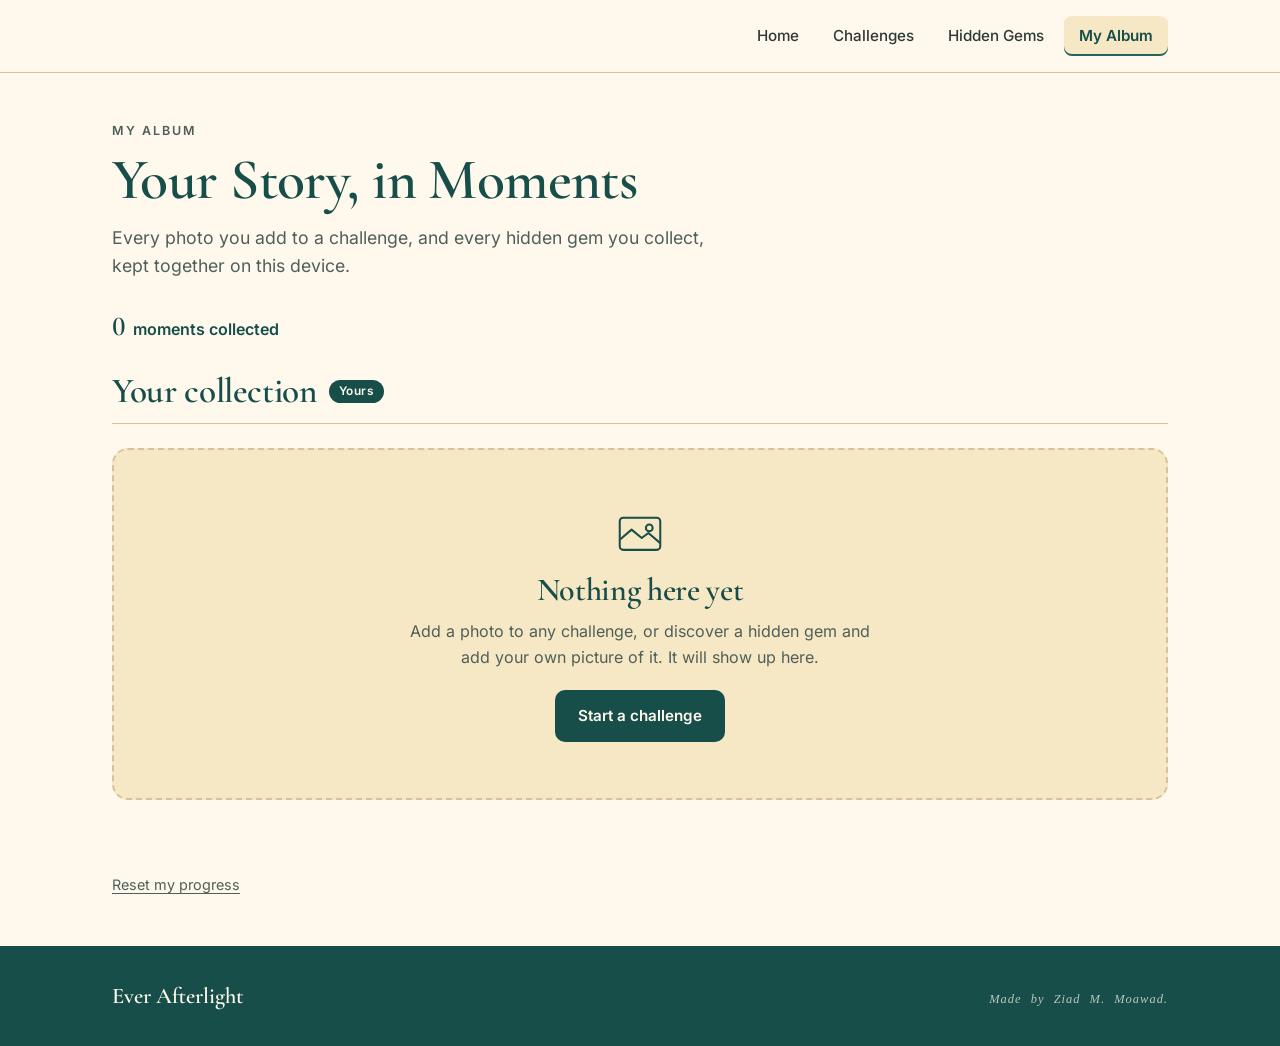
==== commit 52e41c40: "Author name" ====
--- a/album.html
+++ b/album.html
@@ -71,7 +71,7 @@
   <footer class="site-footer">
     <div class="container footer-inner">
       <p class="footer-brand">Ever Afterlight</p>
-      <p class="fine">Every place holds a story.</p>
+      <p class="art-caption">Made by Ziad M. Moawad.</p>
     </div>
   </footer>
 
--- a/css/styles.css
+++ b/css/styles.css
@@ -133,7 +133,7 @@
 .hero-art { justify-self: end; width: min(100%, 410px); }
 .arch-frame { padding: 10px; border: 2px solid var(--warm-sand); border-radius: 999px 999px 12px 12px; }
 .arch-frame img { width: 100%; aspect-ratio: 4 / 5; object-fit: cover; border-radius: 999px 999px 6px 6px; background: var(--green-teal); }
-.art-caption { margin-top: var(--s-3); font-size: 0.78rem; color: rgba(255, 249, 237, 0.7); text-align: center; }
+.art-caption { margin-top: var(--s-3); font-size: 0.78rem; color: rgba(255, 249, 237, 0.7); text-align: center; word-spacing: 5px; font-family: "Palatino Linotype", "Book Antiqua", serif; font-style: italic; letter-spacing: 1px;;}
 
 .section { padding-block: var(--s-8); }
 .section-head { max-width: 36rem; margin-bottom: var(--s-6); }
@@ -393,7 +393,7 @@
 @keyframes twinkle { 0%, 100% { transform: scale(1) rotate(0); opacity: 1; } 50% { transform: scale(1.25) rotate(20deg); opacity: 0.7; } }
 
 /* gem cards: illustration-less art, clamped description, logo panel */
-.gem-text { display: -webkit-box; -webkit-line-clamp: 4; -webkit-box-orient: vertical; overflow: hidden; }
+.gem-text { display: -webkit-box; line-clamp: 4 ;-webkit-line-clamp: 4 ; -webkit-box-orient: vertical; overflow: hidden; }
 .gem-art { display: grid; place-items: center; width: 100%; aspect-ratio: 4 / 3; background: linear-gradient(160deg, #123B3A 0%, #1D514B 50%, #6e6483 130%); color: var(--fw-gold); }
 .gem-card.is-locked .gem-art { filter: saturate(0.6) brightness(0.9); }
 .mini-card .mini-art { display: grid; place-items: center; margin: 0; aspect-ratio: 3 / 4; border-radius: var(--radius); border: 1px solid #A99BB8; background: linear-gradient(160deg, #123B3A 0%, #1D514B 50%, #6e6483 130%); color: var(--fw-gold); font-family: var(--font-sans); font-size: 2rem; font-weight: 400; }
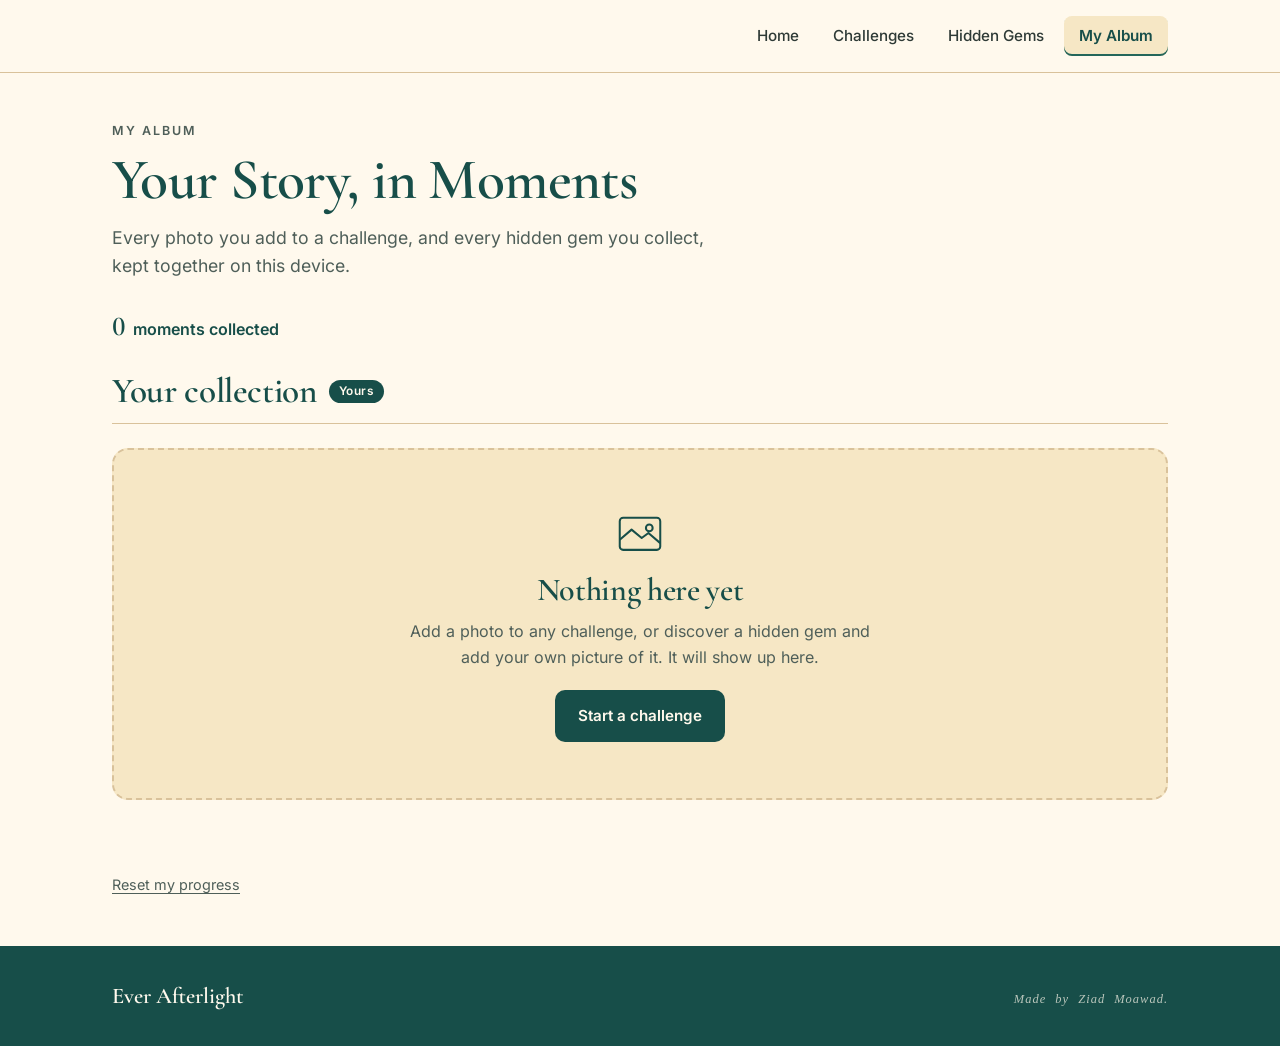
==== commit f95d1a5a: "Author name fix" ====
--- a/album.html
+++ b/album.html
@@ -71,7 +71,7 @@
   <footer class="site-footer">
     <div class="container footer-inner">
       <p class="footer-brand">Ever Afterlight</p>
-      <p class="art-caption">Made by Ziad M. Moawad.</p>
+      <p class="art-caption">Made by Ziad Moawad.</p>
     </div>
   </footer>
 
